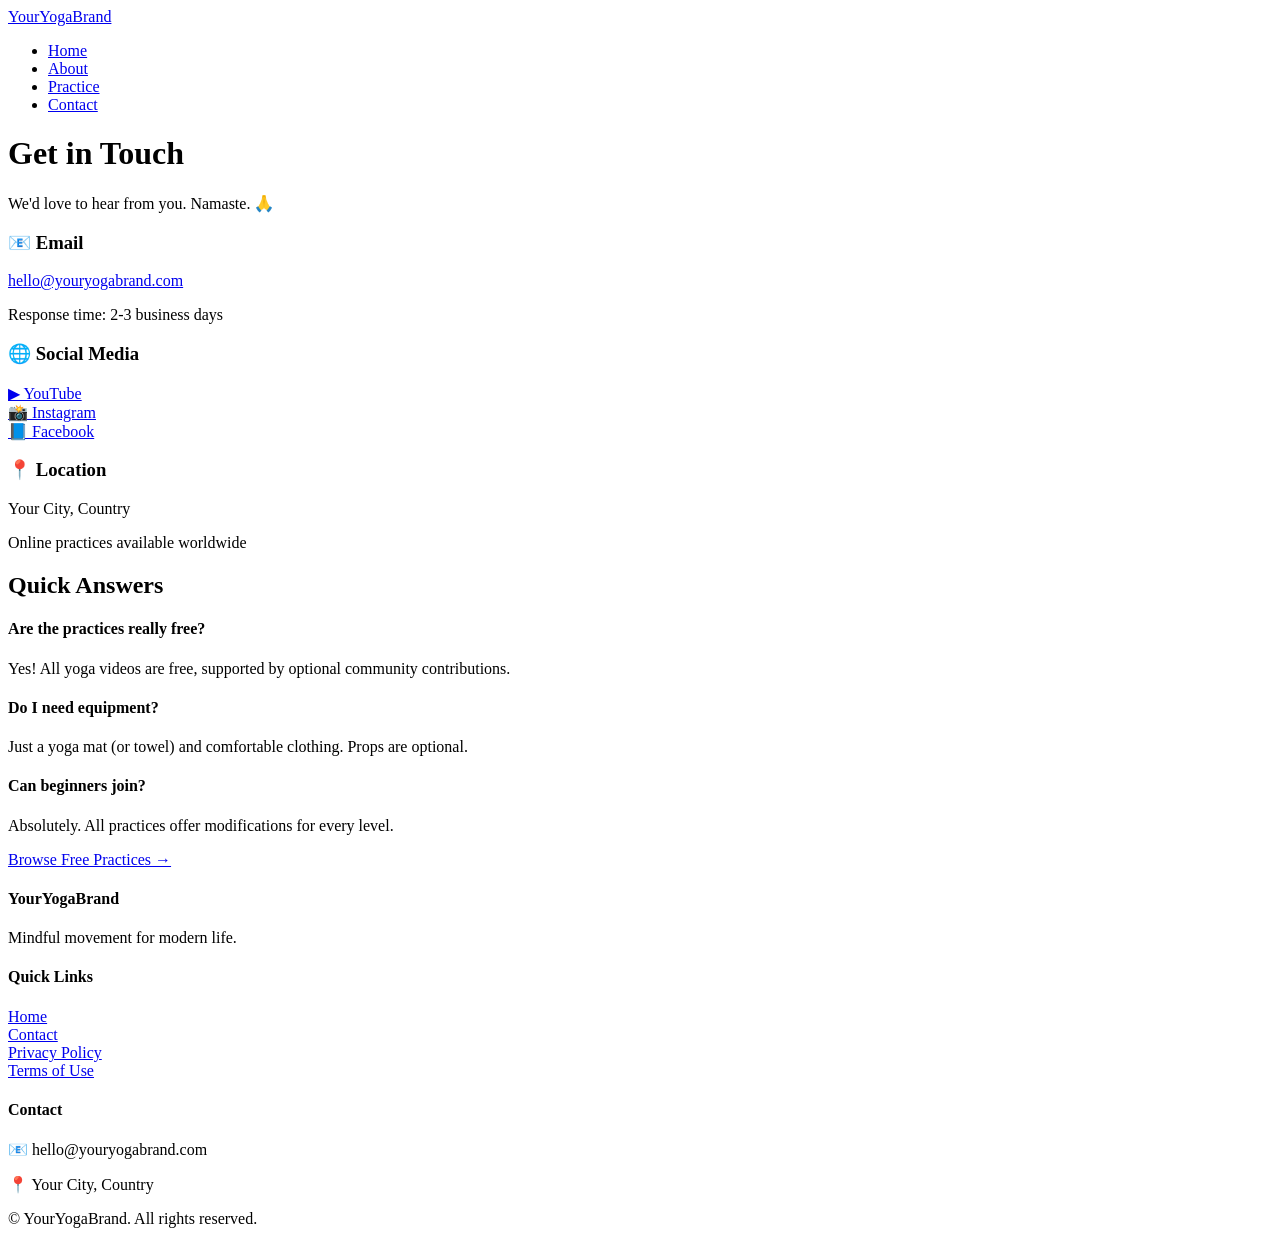
==== contact.html @ 94e062e6 "contact.html" ====
<!DOCTYPE html>
<html lang="en">
<head>
  <meta charset="UTF-8" />
  <meta name="viewport" content="width=device-width, initial-scale=1.0"/>
  <title>Contact | Your Yoga Brand</title>
  <link rel="stylesheet" href="css/style.css" />
</head>
<body>
  <!-- Navigation -->
  <nav class="navbar">
    <div class="container nav-flex">
      <a href="index.html" class="logo">YourYogaBrand</a>
      <ul class="nav-links">
        <li><a href="index.html">Home</a></li>
        <li><a href="index.html#about">About</a></li>
        <li><a href="index.html#practice">Practice</a></li>
        <li><a href="contact.html">Contact</a></li>
      </ul>
    </div>
  </nav>

  <!-- Contact Header -->
  <header class="page-header">
    <div class="container">
      <h1>Get in Touch</h1>
      <p>We'd love to hear from you. Namaste. 🙏</p>
    </div>
  </header>

  <!-- Contact Info -->
  <section class="contact-section">
    <div class="container contact-grid">
      <div class="contact-card">
        <h3>📧 Email</h3>
        <p><a href="mailto:hello@youryogabrand.com">hello@youryogabrand.com</a></p>
        <p class="note">Response time: 2-3 business days</p>
      </div>
      
      <div class="contact-card">
        <h3>🌐 Social Media</h3>
        <p>
          <a href="https://youtube.com/@yourchannel" target="_blank">▶ YouTube</a><br/>
          <a href="https://instagram.com/yourhandle" target="_blank">📸 Instagram</a><br/>
          <a href="https://facebook.com/yourpage" target="_blank">📘 Facebook</a>
        </p>
      </div>
      
      <div class="contact-card">
        <h3>📍 Location</h3>
        <p>Your City, Country</p>
        <p class="note">Online practices available worldwide</p>
      </div>
    </div>
  </section>

  <!-- FAQ Preview -->
  <section class="faq-section">
    <div class="container">
      <h2>Quick Answers</h2>
      <div class="faq-item">
        <h4>Are the practices really free?</h4>
        <p>Yes! All yoga videos are free, supported by optional community contributions.</p>
      </div>
      <div class="faq-item">
        <h4>Do I need equipment?</h4>
        <p>Just a yoga mat (or towel) and comfortable clothing. Props are optional.</p>
      </div>
      <div class="faq-item">
        <h4>Can beginners join?</h4>
        <p>Absolutely. All practices offer modifications for every level.</p>
      </div>
      <p><a href="index.html#practice">Browse Free Practices →</a></p>
    </div>
  </section>

  <!-- Footer (same as index) -->
  <footer>
    <div class="container footer-grid">
      <div>
        <h4>YourYogaBrand</h4>
        <p>Mindful movement for modern life.</p>
      </div>
      <div>
        <h4>Quick Links</h4>
        <a href="index.html">Home</a><br/>
        <a href="contact.html">Contact</a><br/>
        <a href="privacy.html">Privacy Policy</a><br/>
        <a href="terms.html">Terms of Use</a>
      </div>
      <div>
        <h4>Contact</h4>
        <p>📧 hello@youryogabrand.com</p>
        <p>📍 Your City, Country</p>
      </div>
    </div>
    <div class="footer-bottom">
      <p>&copy; <span id="year"></span> YourYogaBrand. All rights reserved.</p>
    </div>
  </footer>

  <script src="js/script.js"></script>
</body>
</html>
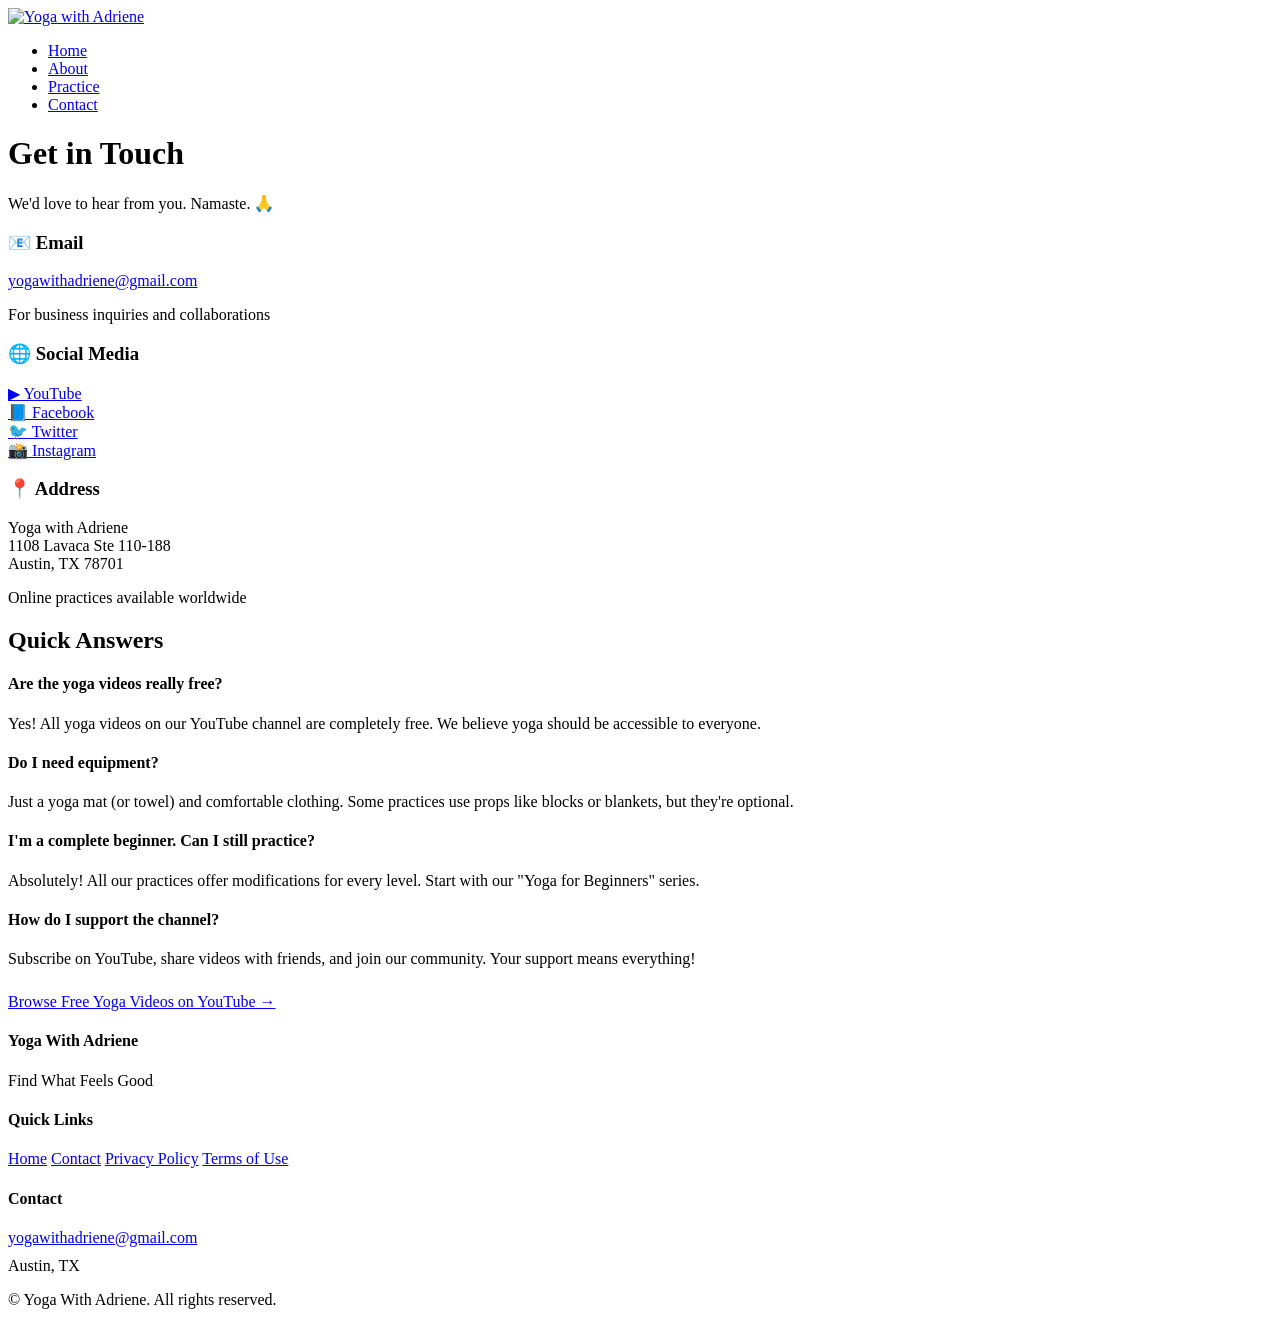
==== commit 56795480: "contact.html" ====
--- a/contact.html
+++ b/contact.html
@@ -3,14 +3,16 @@
 <head>
   <meta charset="UTF-8" />
   <meta name="viewport" content="width=device-width, initial-scale=1.0"/>
-  <title>Contact | Your Yoga Brand</title>
+  <title>Contact | Yoga With Adriene</title>
   <link rel="stylesheet" href="css/style.css" />
 </head>
 <body>
   <!-- Navigation -->
   <nav class="navbar">
     <div class="container nav-flex">
-      <a href="index.html" class="logo">YourYogaBrand</a>
+      <a href="index.html" class="logo">
+        <img src="https://s37280.pcdn.co/wp-content/uploads/2024/12/ywa-logo-black.png" alt="Yoga with Adriene" class="nav-logo" />
+      </a>
       <ul class="nav-links">
         <li><a href="index.html">Home</a></li>
         <li><a href="index.html#about">About</a></li>
@@ -33,22 +35,27 @@
     <div class="container contact-grid">
       <div class="contact-card">
         <h3>📧 Email</h3>
-        <p><a href="mailto:hello@youryogabrand.com">hello@youryogabrand.com</a></p>
-        <p class="note">Response time: 2-3 business days</p>
+        <p><a href="mailto:yogawithadriene@gmail.com">yogawithadriene@gmail.com</a></p>
+        <p class="note">For business inquiries and collaborations</p>
       </div>
       
       <div class="contact-card">
         <h3>🌐 Social Media</h3>
         <p>
-          <a href="https://youtube.com/@yourchannel" target="_blank">▶ YouTube</a><br/>
-          <a href="https://instagram.com/yourhandle" target="_blank">📸 Instagram</a><br/>
-          <a href="https://facebook.com/yourpage" target="_blank">📘 Facebook</a>
+          <a href="https://youtube.com/user/yogawithadriene" target="_blank" rel="noopener">▶ YouTube</a><br/>
+          <a href="https://facebook.com/yogawithadriene" target="_blank" rel="noopener">📘 Facebook</a><br/>
+          <a href="https://twitter.com/yogawithadriene" target="_blank" rel="noopener">🐦 Twitter</a><br/>
+          <a href="https://instagram.com/adrienelouise" target="_blank" rel="noopener">📸 Instagram</a>
         </p>
       </div>
       
       <div class="contact-card">
-        <h3>📍 Location</h3>
-        <p>Your City, Country</p>
+        <h3>📍 Address</h3>
+        <p>
+          Yoga with Adriene<br/>
+          1108 Lavaca Ste 110-188<br/>
+          Austin, TX 78701
+        </p>
         <p class="note">Online practices available worldwide</p>
       </div>
     </div>
@@ -59,43 +66,47 @@
     <div class="container">
       <h2>Quick Answers</h2>
       <div class="faq-item">
-        <h4>Are the practices really free?</h4>
-        <p>Yes! All yoga videos are free, supported by optional community contributions.</p>
+        <h4>Are the yoga videos really free?</h4>
+        <p>Yes! All yoga videos on our YouTube channel are completely free. We believe yoga should be accessible to everyone.</p>
       </div>
       <div class="faq-item">
         <h4>Do I need equipment?</h4>
-        <p>Just a yoga mat (or towel) and comfortable clothing. Props are optional.</p>
+        <p>Just a yoga mat (or towel) and comfortable clothing. Some practices use props like blocks or blankets, but they're optional.</p>
       </div>
       <div class="faq-item">
-        <h4>Can beginners join?</h4>
-        <p>Absolutely. All practices offer modifications for every level.</p>
+        <h4>I'm a complete beginner. Can I still practice?</h4>
+        <p>Absolutely! All our practices offer modifications for every level. Start with our "Yoga for Beginners" series.</p>
       </div>
-      <p><a href="index.html#practice">Browse Free Practices →</a></p>
+      <div class="faq-item">
+        <h4>How do I support the channel?</h4>
+        <p>Subscribe on YouTube, share videos with friends, and join our community. Your support means everything!</p>
+      </div>
+      <p style="margin-top: 25px;"><a href="https://youtube.com/user/yogawithadriene" target="_blank" rel="noopener">Browse Free Yoga Videos on YouTube →</a></p>
     </div>
   </section>
 
-  <!-- Footer (same as index) -->
+  <!-- Footer -->
   <footer>
     <div class="container footer-grid">
       <div>
-        <h4>YourYogaBrand</h4>
-        <p>Mindful movement for modern life.</p>
+        <h4>Yoga With Adriene</h4>
+        <p>Find What Feels Good</p>
       </div>
       <div>
         <h4>Quick Links</h4>
-        <a href="index.html">Home</a><br/>
-        <a href="contact.html">Contact</a><br/>
-        <a href="privacy.html">Privacy Policy</a><br/>
+        <a href="index.html">Home</a>
+        <a href="contact.html">Contact</a>
+        <a href="privacy.html">Privacy Policy</a>
         <a href="terms.html">Terms of Use</a>
       </div>
       <div>
         <h4>Contact</h4>
-        <p>📧 hello@youryogabrand.com</p>
-        <p>📍 Your City, Country</p>
+        <a href="mailto:yogawithadriene@gmail.com">yogawithadriene@gmail.com</a>
+        <p style="margin-top: 10px;">Austin, TX</p>
       </div>
     </div>
     <div class="footer-bottom">
-      <p>&copy; <span id="year"></span> YourYogaBrand. All rights reserved.</p>
+      <p>&copy; <span id="year"></span> Yoga With Adriene. All rights reserved.</p>
     </div>
   </footer>
 
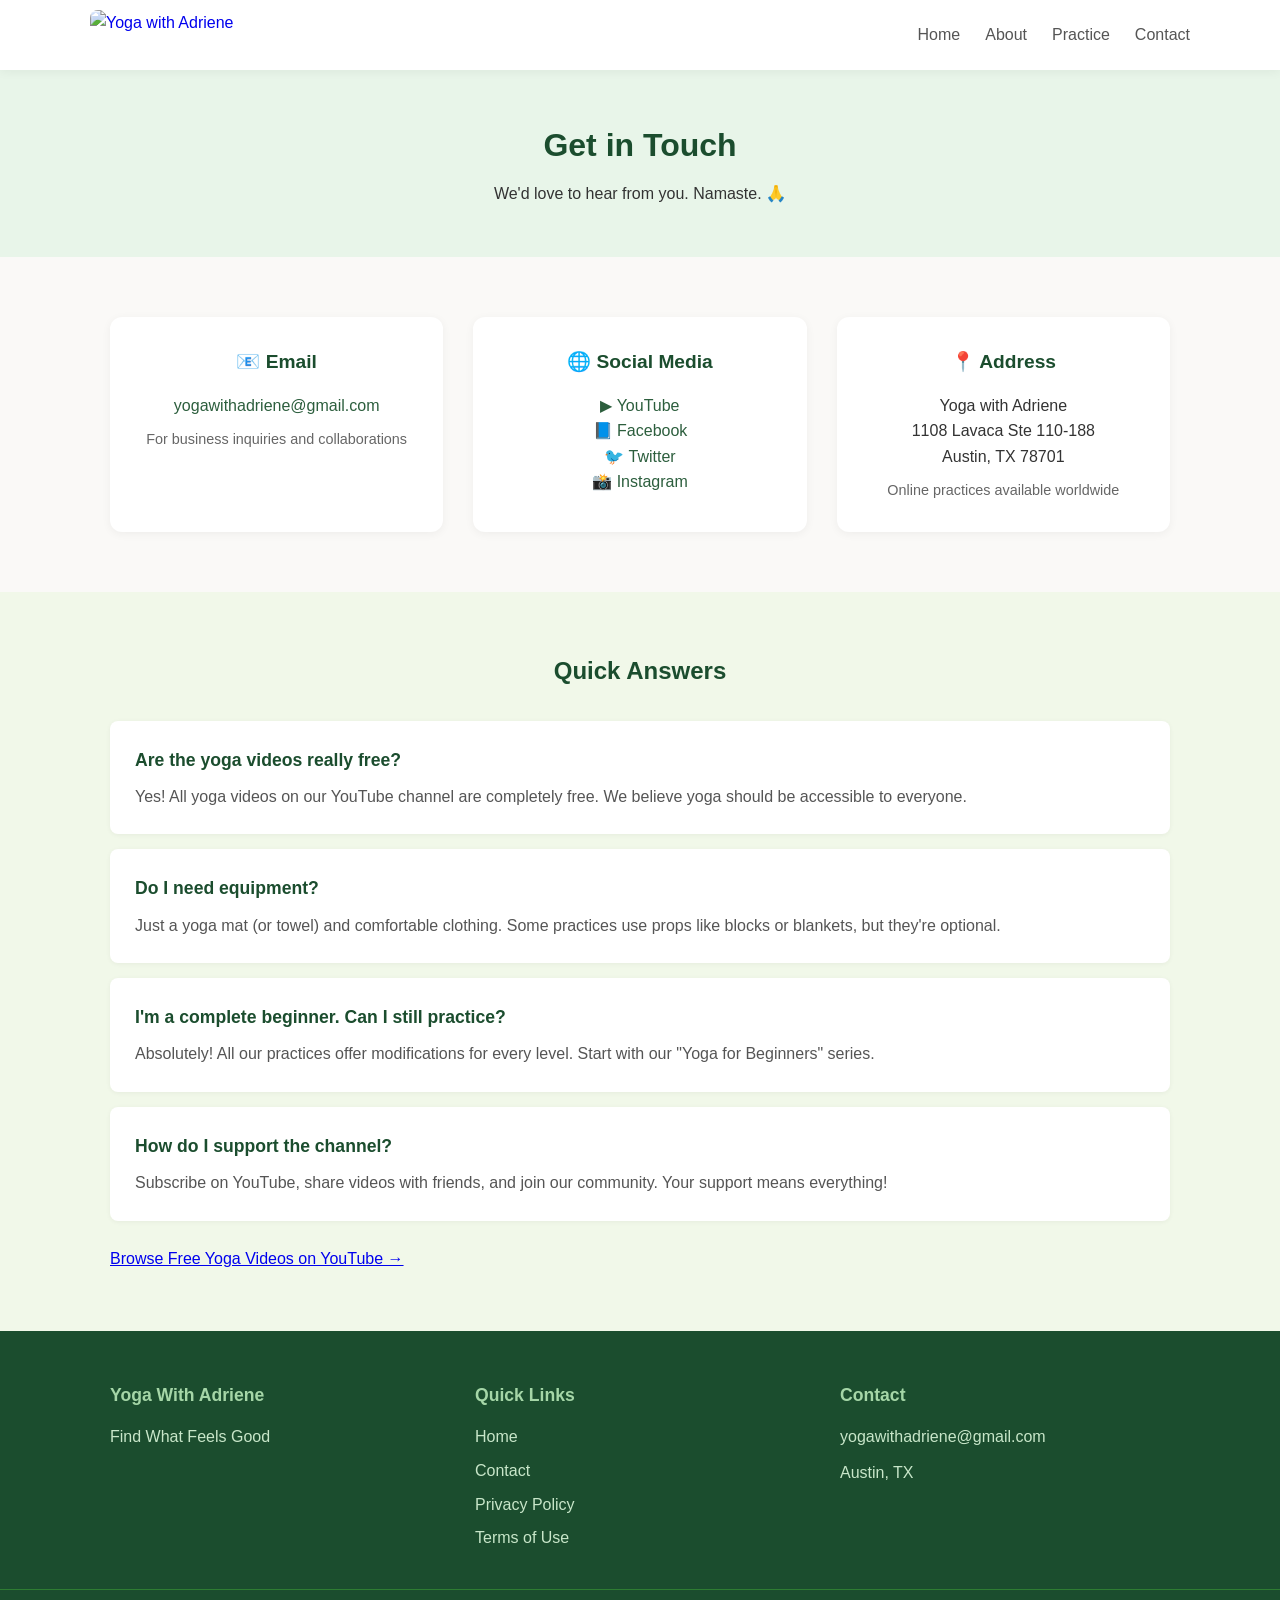
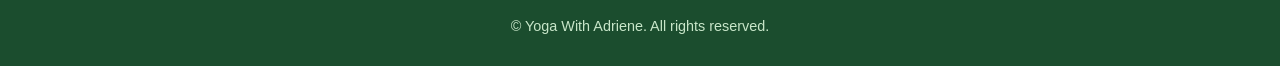
==== commit 26889e74: "contact.html" ====
--- a/contact.html
+++ b/contact.html
@@ -1,6 +1,15 @@
 <!DOCTYPE html>
 <html lang="en">
 <head>
+  <!-- Google tag (gtag.js) -->
+<script async src="https://www.googletagmanager.com/gtag/js?id=AW-18233339908"></script>
+<script>
+  window.dataLayer = window.dataLayer || [];
+  function gtag(){dataLayer.push(arguments);}
+  gtag('js', new Date());
+
+  gtag('config', 'AW-18233339908');
+</script>
   <meta charset="UTF-8" />
   <meta name="viewport" content="width=device-width, initial-scale=1.0"/>
   <title>Contact | Yoga With Adriene</title>
--- a/css/style.css
+++ b/css/style.css
@@ -0,0 +1,338 @@
+/* Base Reset */
+* { margin: 0; padding: 0; box-sizing: border-box; }
+body {
+  font-family: 'Segoe UI', Tahoma, Geneva, Verdana, sans-serif;
+  line-height: 1.6;
+  color: #333;
+  background: #faf9f7;
+}
+.container { max-width: 1100px; margin: 0 auto; padding: 0 20px; }
+img { max-width: 100%; border-radius: 8px; display: block; }
+
+/* Navigation */
+.navbar {
+  background: white;
+  box-shadow: 0 2px 10px rgba(0,0,0,0.05);
+  position: sticky;
+  top: 0;
+  z-index: 100;
+}
+.nav-flex {
+  display: flex;
+  justify-content: space-between;
+  align-items: center;
+  padding: 10px 0;
+}
+.logo {
+  display: inline-block;
+  text-decoration: none;
+}
+.nav-logo {
+  height: 50px;
+  width: auto;
+  display: block;
+}
+.nav-links {
+  display: flex;
+  list-style: none;
+  gap: 25px;
+}
+.nav-links a {
+  text-decoration: none;
+  color: #555;
+  font-weight: 500;
+  transition: color 0.3s;
+}
+.nav-links a:hover { color: #2c5e3d; }
+
+/* Hero */
+.hero {
+  background: linear-gradient(135deg, #e8f5e9 0%, #c8e6c9 100%);
+  padding: 80px 20px;
+  text-align: center;
+}
+.hero h1 {
+  font-size: 2.8rem;
+  margin-bottom: 15px;
+  color: #1b4d2e;
+}
+.hero p {
+  font-size: 1.2rem;
+  margin-bottom: 25px;
+  color: #444;
+  max-width: 600px;
+  margin-left: auto;
+  margin-right: auto;
+}
+
+/* Page Header (for inner pages) */
+.page-header {
+  background: #e8f5e9;
+  padding: 50px 0;
+  text-align: center;
+}
+.page-header h1 { color: #1b4d2e; margin-bottom: 10px; }
+
+/* Buttons */
+.btn-primary, .btn-secondary {
+  display: inline-block;
+  padding: 12px 30px;
+  border-radius: 30px;
+  text-decoration: none;
+  font-weight: 600;
+  cursor: pointer;
+  border: none;
+  transition: all 0.3s;
+}
+.btn-primary {
+  background: #2c5e3d;
+  color: white;
+}
+.btn-primary:hover {
+  background: #1e4a2f;
+  transform: translateY(-2px);
+  box-shadow: 0 4px 12px rgba(44, 94, 61, 0.3);
+}
+.btn-secondary {
+  background: transparent;
+  color: #2c5e3d;
+  border: 2px solid #2c5e3d;
+}
+.btn-secondary:hover {
+  background: #2c5e3d;
+  color: white;
+}
+
+/* Sections */
+section { padding: 60px 0; }
+.theme-banner {
+  background: #f1f8e9;
+  text-align: center;
+}
+.theme-banner h2 {
+  color: #1b4d2e;
+  margin-bottom: 10px;
+}
+.about-grid {
+  display: grid;
+  grid-template-columns: 1fr 1fr;
+  gap: 40px;
+  align-items: center;
+}
+.practice-section { background: white; text-align: center; }
+.video-grid {
+  display: grid;
+  grid-template-columns: repeat(auto-fit, minmax(280px, 1fr));
+  gap: 25px;
+  margin: 30px 0;
+}
+.video-card {
+  background: #f9f9f9;
+  border-radius: 12px;
+  overflow: hidden;
+  text-align: left;
+  padding: 15px;
+  transition: transform 0.3s, box-shadow 0.3s;
+}
+.video-card:hover {
+  transform: translateY(-5px);
+  box-shadow: 0 8px 20px rgba(0,0,0,0.1);
+}
+.video-card img { 
+  width: 100%; 
+  height: 180px; 
+  object-fit: cover; 
+  margin-bottom: 12px;
+  border-radius: 6px;
+}
+.video-card h3 { 
+  margin-bottom: 5px; 
+  color: #1b4d2e;
+  font-size: 1.1rem;
+}
+.video-card p { 
+  color: #666; 
+  font-size: 0.95rem; 
+}
+.section-note { 
+  color: #666; 
+  font-style: italic; 
+  margin-top: 20px; 
+}
+
+/* Community */
+.community-section {
+  text-align: center;
+  background: #f9f9f9;
+}
+.social-links {
+  display: flex;
+  justify-content: center;
+  gap: 15px;
+  flex-wrap: wrap;
+  margin-top: 20px;
+}
+.social-links a {
+  color: #2c5e3d;
+  text-decoration: none;
+  font-weight: 500;
+  padding: 10px 20px;
+  border: 2px solid #2c5e3d;
+  border-radius: 25px;
+  transition: all 0.3s;
+  display: inline-block;
+}
+.social-links a:hover {
+  background: #2c5e3d;
+  color: white;
+  transform: translateY(-2px);
+}
+
+/* Contact Page */
+.contact-grid {
+  display: grid;
+  grid-template-columns: repeat(auto-fit, minmax(280px, 1fr));
+  gap: 30px;
+}
+.contact-card {
+  background: white;
+  padding: 30px;
+  border-radius: 12px;
+  box-shadow: 0 2px 10px rgba(0,0,0,0.05);
+  text-align: center;
+  transition: transform 0.3s;
+}
+.contact-card:hover {
+  transform: translateY(-3px);
+  box-shadow: 0 4px 15px rgba(0,0,0,0.1);
+}
+.contact-card h3 { 
+  color: #1b4d2e; 
+  margin-bottom: 15px;
+  font-size: 1.2rem;
+}
+.contact-card a { 
+  color: #2c5e3d; 
+  text-decoration: none; 
+  font-weight: 500; 
+}
+.contact-card a:hover { 
+  text-decoration: underline; 
+}
+.note { 
+  color: #666; 
+  font-size: 0.9rem; 
+  margin-top: 10px; 
+}
+
+/* FAQ */
+.faq-section { background: #f1f8e9; }
+.faq-section h2 {
+  text-align: center;
+  margin-bottom: 30px;
+  color: #1b4d2e;
+}
+.faq-item {
+  background: white;
+  padding: 25px;
+  border-radius: 8px;
+  margin-bottom: 15px;
+  box-shadow: 0 1px 5px rgba(0,0,0,0.05);
+}
+.faq-item h4 { 
+  color: #1b4d2e; 
+  margin-bottom: 10px;
+  font-size: 1.1rem;
+}
+.faq-item p {
+  color: #555;
+}
+
+/* Policy Pages */
+.policy-section { background: white; }
+.policy-content { max-width: 800px; margin: 0 auto; }
+.policy-content h2 {
+  color: #1b4d2e;
+  margin: 35px 0 15px;
+  padding-bottom: 10px;
+  border-bottom: 2px solid #e8f5e9;
+  font-size: 1.4rem;
+}
+.policy-content h2:first-child {
+  margin-top: 0;
+}
+.policy-content p { 
+  margin-bottom: 15px;
+  color: #555;
+}
+.policy-content ul {
+  margin-bottom: 15px;
+  color: #555;
+}
+.policy-content a { 
+  color: #2c5e3d;
+  text-decoration: none;
+}
+.policy-content a:hover {
+  text-decoration: underline;
+}
+.policy-note {
+  margin-top: 40px;
+  padding: 20px;
+  background: #f1f8e9;
+  border-left: 4px solid #2c5e3d;
+  border-radius: 4px;
+  font-style: italic;
+  color: #555;
+}
+
+/* Footer */
+footer {
+  background: #1b4d2e;
+  color: white;
+  padding: 50px 0 20px;
+}
+.footer-grid {
+  display: grid;
+  grid-template-columns: repeat(auto-fit, minmax(220px, 1fr));
+  gap: 35px;
+  margin-bottom: 30px;
+}
+footer h4 { 
+  margin-bottom: 15px; 
+  color: #a5d6a7;
+  font-size: 1.1rem;
+}
+footer p {
+  margin-bottom: 8px;
+  color: #c8e6c9;
+}
+footer a {
+  color: #c8e6c9;
+  text-decoration: none;
+  display: block;
+  margin-bottom: 8px;
+  transition: color 0.3s;
+}
+footer a:hover { 
+  color: white;
+  text-decoration: underline; 
+}
+.footer-bottom {
+  text-align: center;
+  padding-top: 25px;
+  border-top: 1px solid #2e7d32;
+  font-size: 0.9rem;
+  color: #a5d6a7;
+}
+
+/* Responsive */
+@media (max-width: 768px) {
+  .nav-links { display: none; }
+  .nav-logo { height: 40px; }
+  .about-grid { grid-template-columns: 1fr; }
+  .hero h1 { font-size: 2.2rem; }
+  .hero p { font-size: 1rem; }
+  .footer-grid { grid-template-columns: 1fr; text-align: center; }
+  .video-grid { grid-template-columns: 1fr; }
+}
